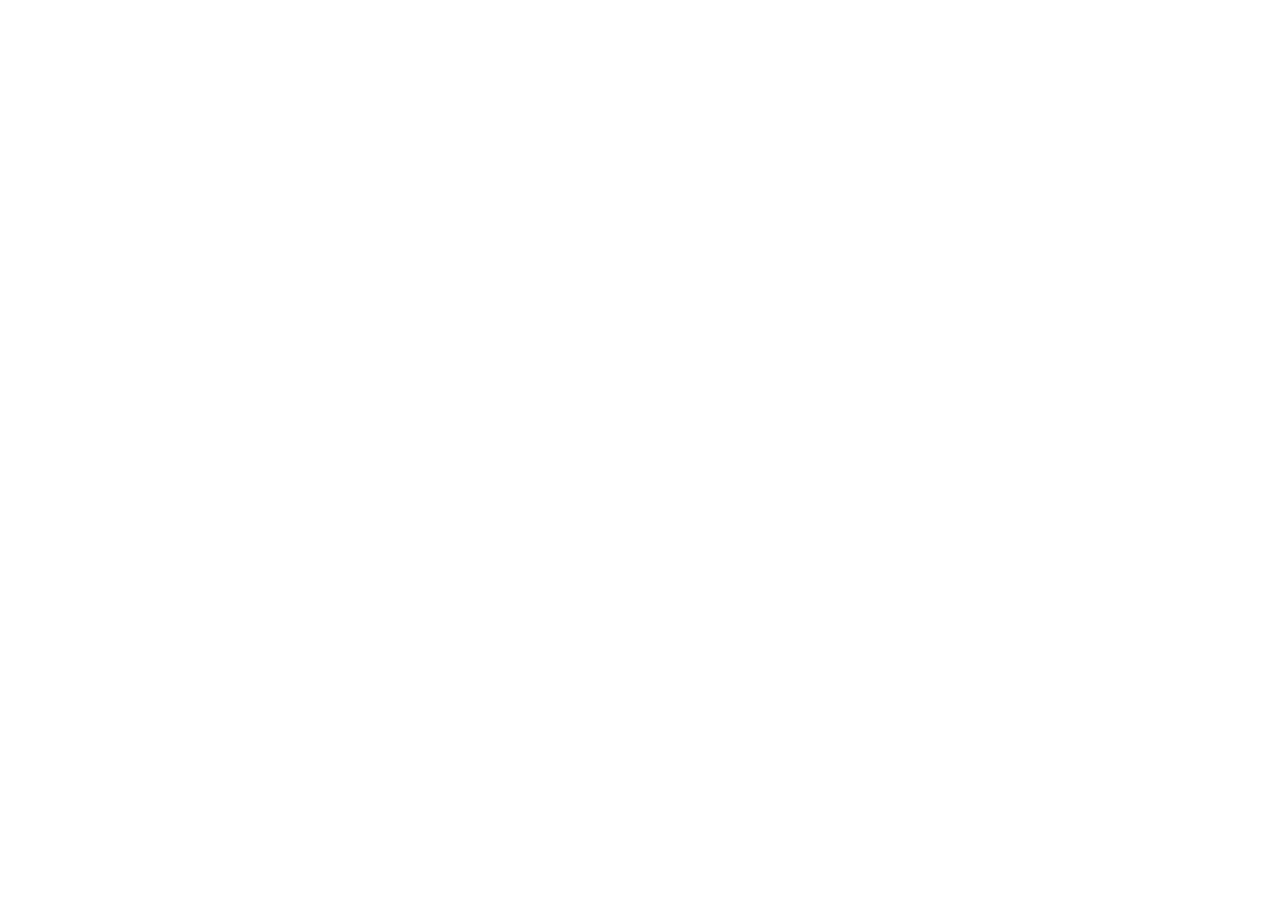
==== index.html @ bacb2533 "Phase 1: End of cleaning & Ready for work" ====
<!DOCTYPE html>
<html lang="ru">
<head>
    <meta charset="UTF-8">
    <meta name="viewport" content="width=device-width, initial-scale=1.0">
    <title></title>
    <link rel="stylesheet" href="../styles/main.css">
    <link href="https://fonts.googleapis.com/css?family=Oswald:400,700&display=swap" rel="stylesheet">
    <link href="https://fonts.googleapis.com/css2?family=Alumni+Sans:wght@300;400;500;600;700&display=swap" rel="stylesheet">
    <link href="https://fonts.googleapis.com/css2?family=Montserrat:wght@300;400;500;600;700&display=swap" rel="stylesheet">
</head>
<body>
    <header>
        
    </header>
        
    <main>
       
    </main>
</body>
</html>
---- styles/main.css ----
@import url("./reset.css");
@import url("./variables.css");
@import url("./global.css");
@import url("./layout.css");

@import url("./components/header.css");
@import url("./components/dropdown.css");
@import url("./components/buttons.css");
@import url("./components/cards.css");
@import url("./components/modals.css");

@import url("./pages/home.css");
@import url("./pages/artist.css");
@import url("./pages/settings.css");
@import url("./pages/library.css");
@import url("./pages/profile.css");

@import url("./media.css");
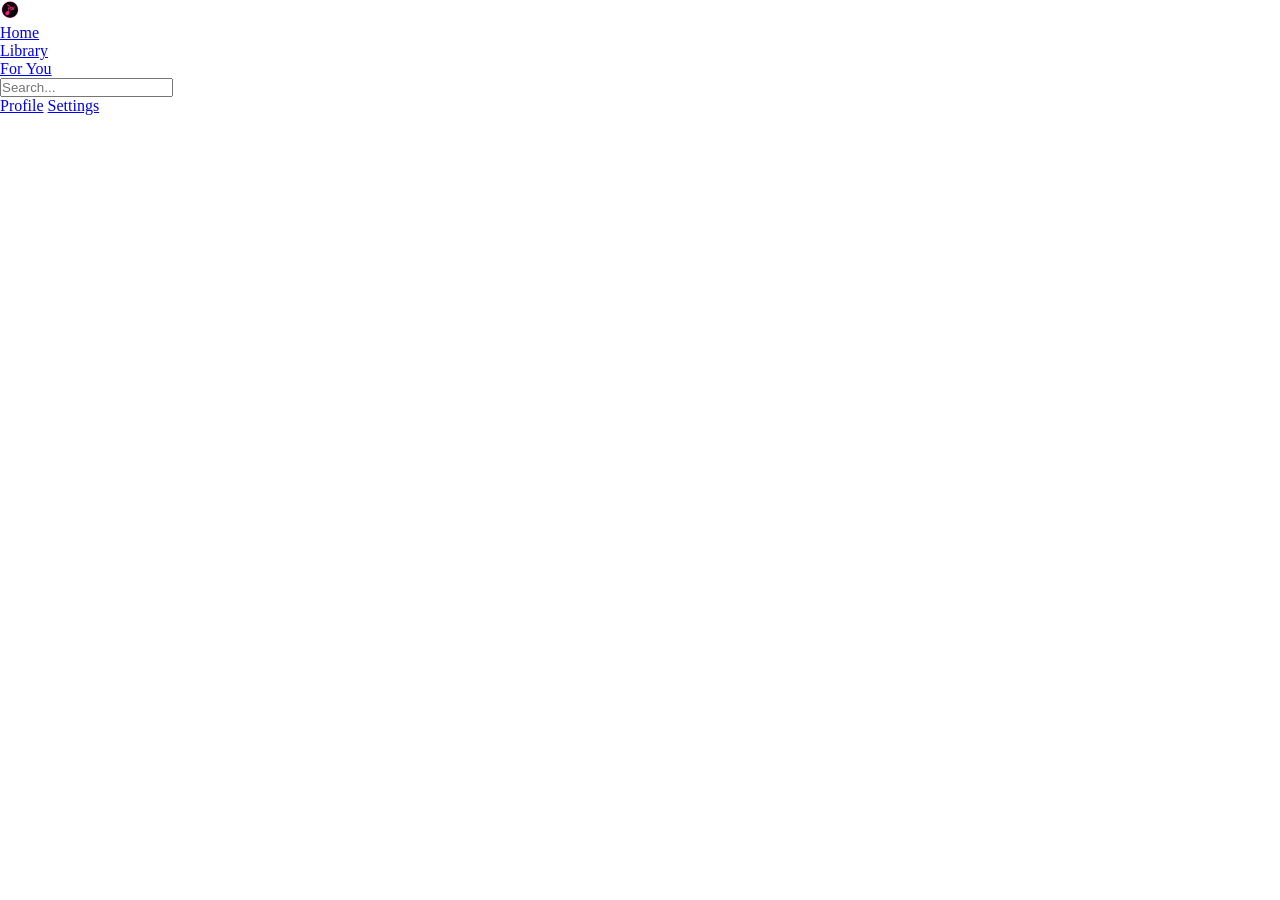
==== commit 54544b62: "Skeleton factoringstarted" ====
--- a/index.html
+++ b/index.html
@@ -3,19 +3,52 @@
 <head>
     <meta charset="UTF-8">
     <meta name="viewport" content="width=device-width, initial-scale=1.0">
-    <title></title>
-    <link rel="stylesheet" href="../styles/main.css">
+    <title>21 Music</title>
+    <link rel="icon" type="image/png" href="assets/images/icons/favicon-96x96.png" sizes="96x96" />
+    <link rel="icon" type="image/svg+xml" href="assets/images/icons/favicon.svg" />
+    <link rel="shortcut icon" href="assets/images/icons/favicon.ico" />
+    <link rel="apple-touch-icon" sizes="180x180" href="assets/images/icons/apple-touch-icon.png" />
+    <meta name="apple-mobile-web-app-title" content="MyWebSite" />
+    <link rel="manifest" href="assets/images/icons/site.webmanifest" />
+    <link rel="stylesheet" href="styles/main.css">
     <link href="https://fonts.googleapis.com/css?family=Oswald:400,700&display=swap" rel="stylesheet">
     <link href="https://fonts.googleapis.com/css2?family=Alumni+Sans:wght@300;400;500;600;700&display=swap" rel="stylesheet">
     <link href="https://fonts.googleapis.com/css2?family=Montserrat:wght@300;400;500;600;700&display=swap" rel="stylesheet">
 </head>
 <body>
-    <header>
-        
+    <header class="site-header">
+        <nav class="header-nav">
+
+            <a href="index.html" class="header-logo">
+
+                <img src="assets/images/ui/mainicon.png" alt="21 Music logo" width="20px">
+
+            </a>
+
+            <ul class="nav-list">
+                <li><a href="index.html">Home</a></li>
+                <li><a href="/pages/library.html">Library</a></li>
+                <li><a href="/pages/foryou.html">For You</a></li>
+            </ul>
+
+            <form class="search-form">
+                <input type="text" placeholder="Search...">
+            </form>
+
+            <div class="user-menu">
+                <a href="/pages/profile.html">Profile</a>
+                <a href="/pages/settings.html">Settings</a>
+            </div>
+
+        </nav>
     </header>
-        
-    <main>
-       
+
+    <main class="main-content">
+
     </main>
+
+    <footer class="site-footer">
+
+    </footer>
 </body>
 </html>
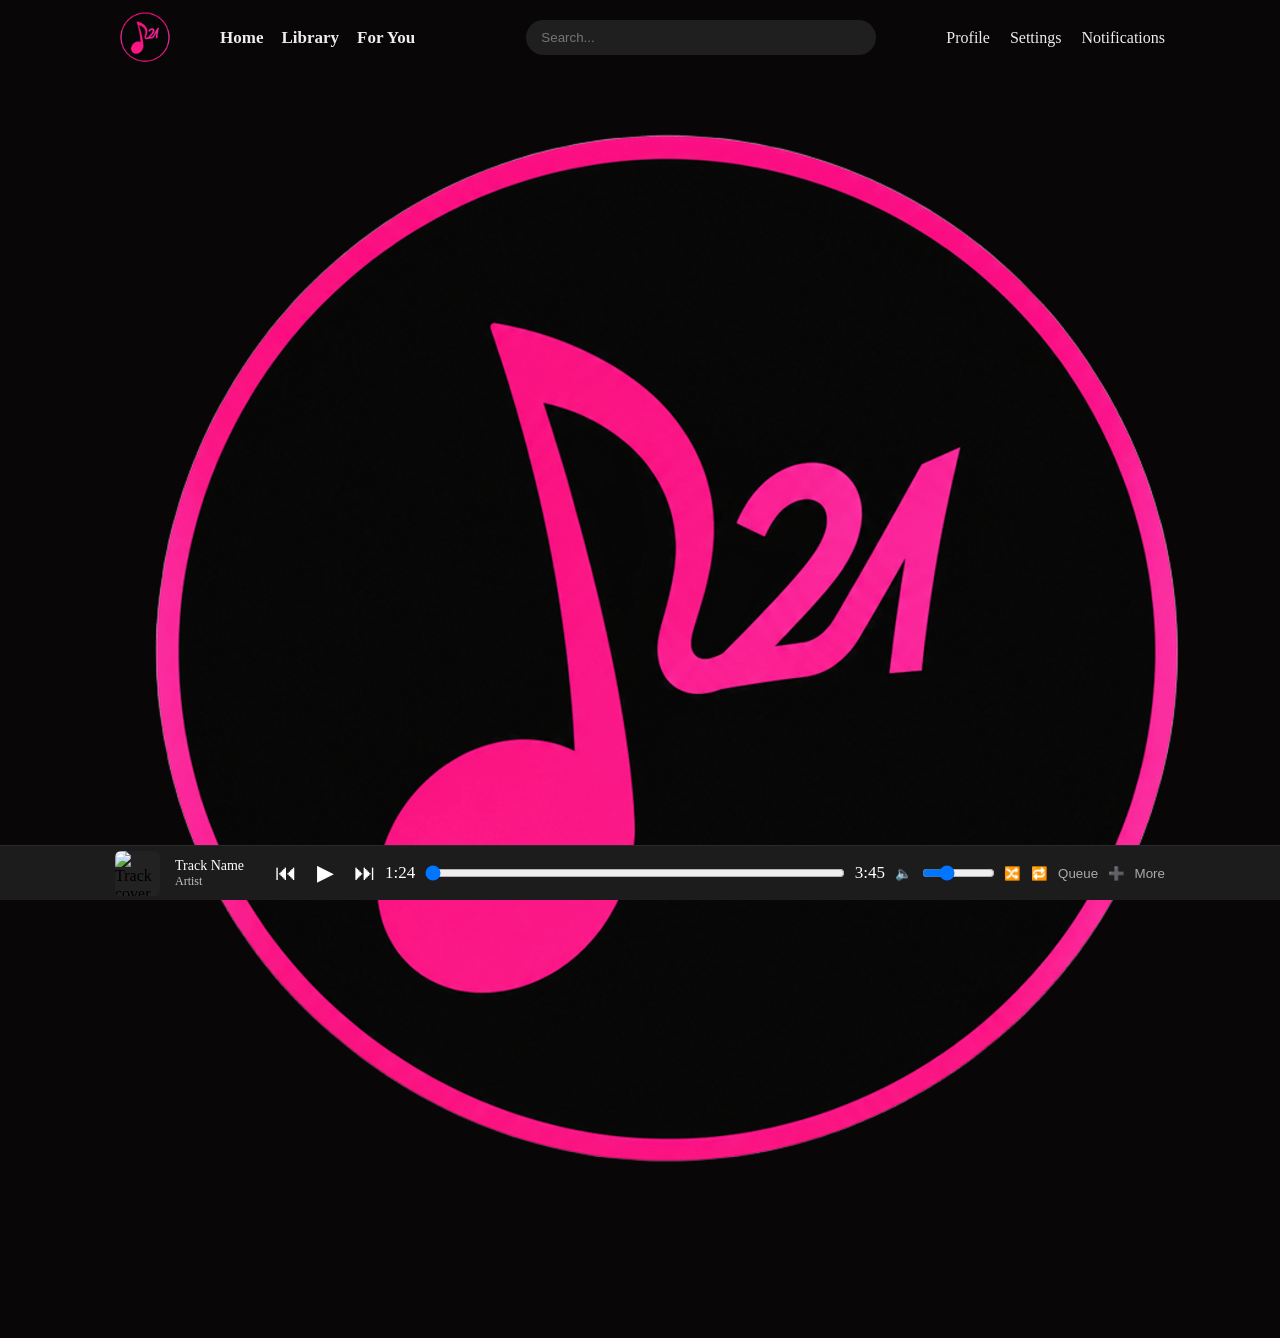
==== commit 0c2f5f3c: "Header & Player stylizated" ====
--- a/index.html
+++ b/index.html
@@ -21,14 +21,14 @@
 
             <a href="index.html" class="header-logo">
 
-                <img src="assets/images/ui/mainicon.png" alt="21 Music logo" width="20px">
+                <img src="assets/images/ui/mainicon.png" alt="21 Music logo">
 
             </a>
 
             <ul class="nav-list">
                 <li><a href="index.html">Home</a></li>
-                <li><a href="/pages/library.html">Library</a></li>
-                <li><a href="/pages/foryou.html">For You</a></li>
+                <li><a href="pages/library.html">Library</a></li>
+                <li><a href="pages/foryou.html">For You</a></li>
             </ul>
 
             <form class="search-form">
@@ -36,19 +36,53 @@
             </form>
 
             <div class="user-menu">
-                <a href="/pages/profile.html">Profile</a>
-                <a href="/pages/settings.html">Settings</a>
+                <a href="pages/profile.html">Profile</a>
+                <a href="pages/settings.html">Settings</a>
+                <a href="pages/notifications.html">Notifications</a>
             </div>
 
         </nav>
     </header>
 
     <main class="main-content">
-
+        <img src="assets/images/ui/mainicon.png" alt="Hero image" class="hero-image">
     </main>
 
-    <footer class="site-footer">
+    <div class="music-player">
+        <div class="player-background">
+            <div class="track-info">
+                <img alt="Track cover">
+                <div>
+                    <p class="track-title">Track Name</p>
+                    <p class="track-artist">Artist</p>
+                </div>
+            </div>
 
-    </footer>
+            <div class="player-controls">
+                <button type="button">⏮</button>
+                <button type="button">▶</button>
+                <button type="button">⏭</button>
+            </div>
+
+            <div class="player-progress">
+                <span>1:24</span>
+                <input type="range" min="0" max="100" value="0">
+                <span>3:45</span>
+            </div>
+            <div class="player-volume">
+                <button type="button">🔈</button>
+                <input type="range" min="0" max="100" value="30">
+            </div>
+            <div class="player-extra-controls">
+                <button type="button">🔀</button>
+                <button type="button">🔁</button>
+                <button type="button">Queue</button>
+            </div>
+            <div class="playlist-controls">
+                <button type="button">➕</button>
+                <button type="button">More</button>
+            </div>
+        </div>
+    </div>
 </body>
 </html>
--- a/styles/main.css
+++ b/styles/main.css
@@ -3,11 +3,11 @@
 @import url("./global.css");
 @import url("./layout.css");
 
-@import url("./components/header.css");
-@import url("./components/dropdown.css");
-@import url("./components/buttons.css");
-@import url("./components/cards.css");
-@import url("./components/modals.css");
+@import url("./layout/header.css");
+@import url("./layout/dropdown.css");
+@import url("./layout/buttons.css");
+@import url("./layout/player.css");
+@import url("./layout/modals.css");
 
 @import url("./pages/home.css");
 @import url("./pages/artist.css");
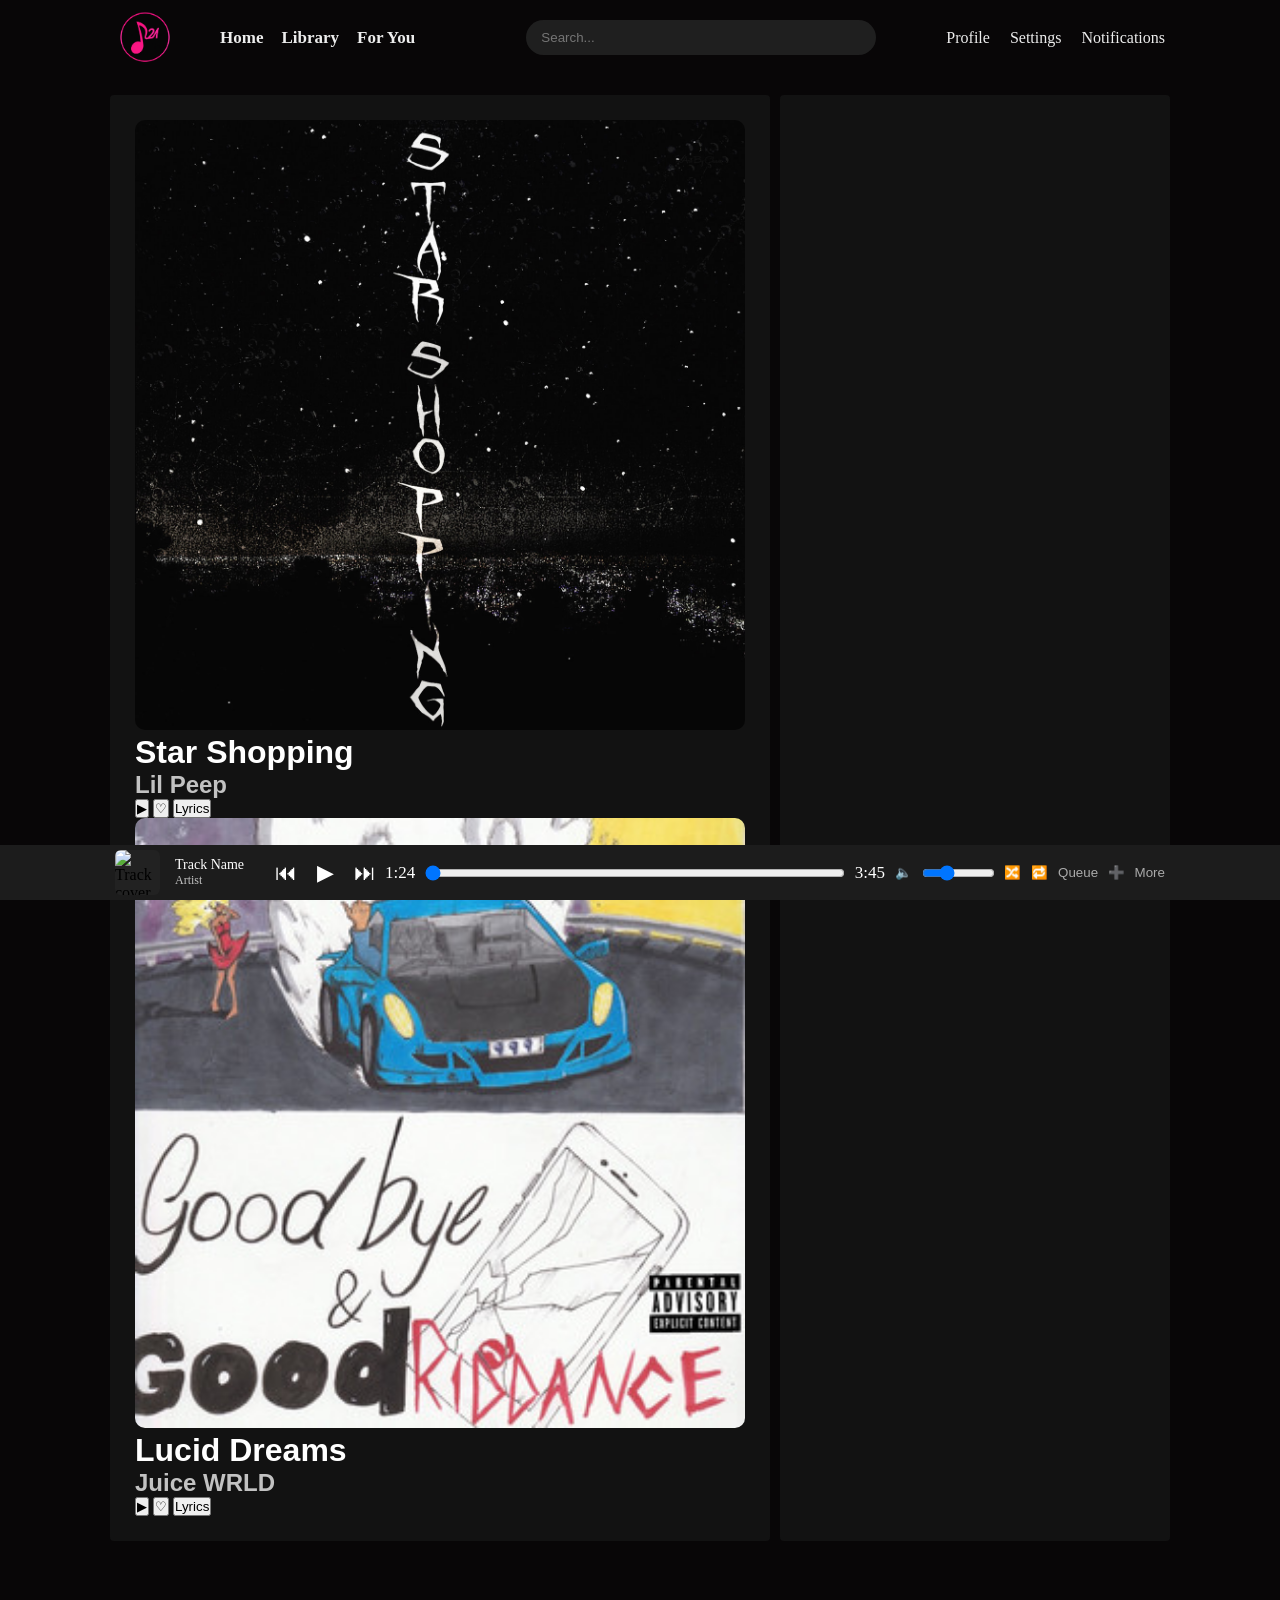
==== commit a762ce0b: "Phase 2: Core & Player scrypts enabled" ====
--- a/index.html
+++ b/index.html
@@ -44,8 +44,16 @@
         </nav>
     </header>
 
-    <main class="main-content">
-        <img src="assets/images/ui/mainicon.png" alt="Hero image" class="hero-image">
+    <main class="main-section">
+        <div class="main-content">
+            <div class="page-content">
+                
+            </div>
+
+            <aside class="sidebar">
+                
+            </aside>
+        </div>
     </main>
 
     <div class="music-player">
@@ -84,5 +92,6 @@
             </div>
         </div>
     </div>
+    <script type="module" src="scripts/main.js"></script>
 </body>
 </html>
--- a/styles/main.css
+++ b/styles/main.css
@@ -1,13 +1,13 @@
 @import url("./reset.css");
 @import url("./variables.css");
 @import url("./global.css");
-@import url("./layout.css");
 
 @import url("./layout/header.css");
 @import url("./layout/dropdown.css");
 @import url("./layout/buttons.css");
 @import url("./layout/player.css");
 @import url("./layout/modals.css");
+@import url("./layout/sidebar.css");
 
 @import url("./pages/home.css");
 @import url("./pages/artist.css");
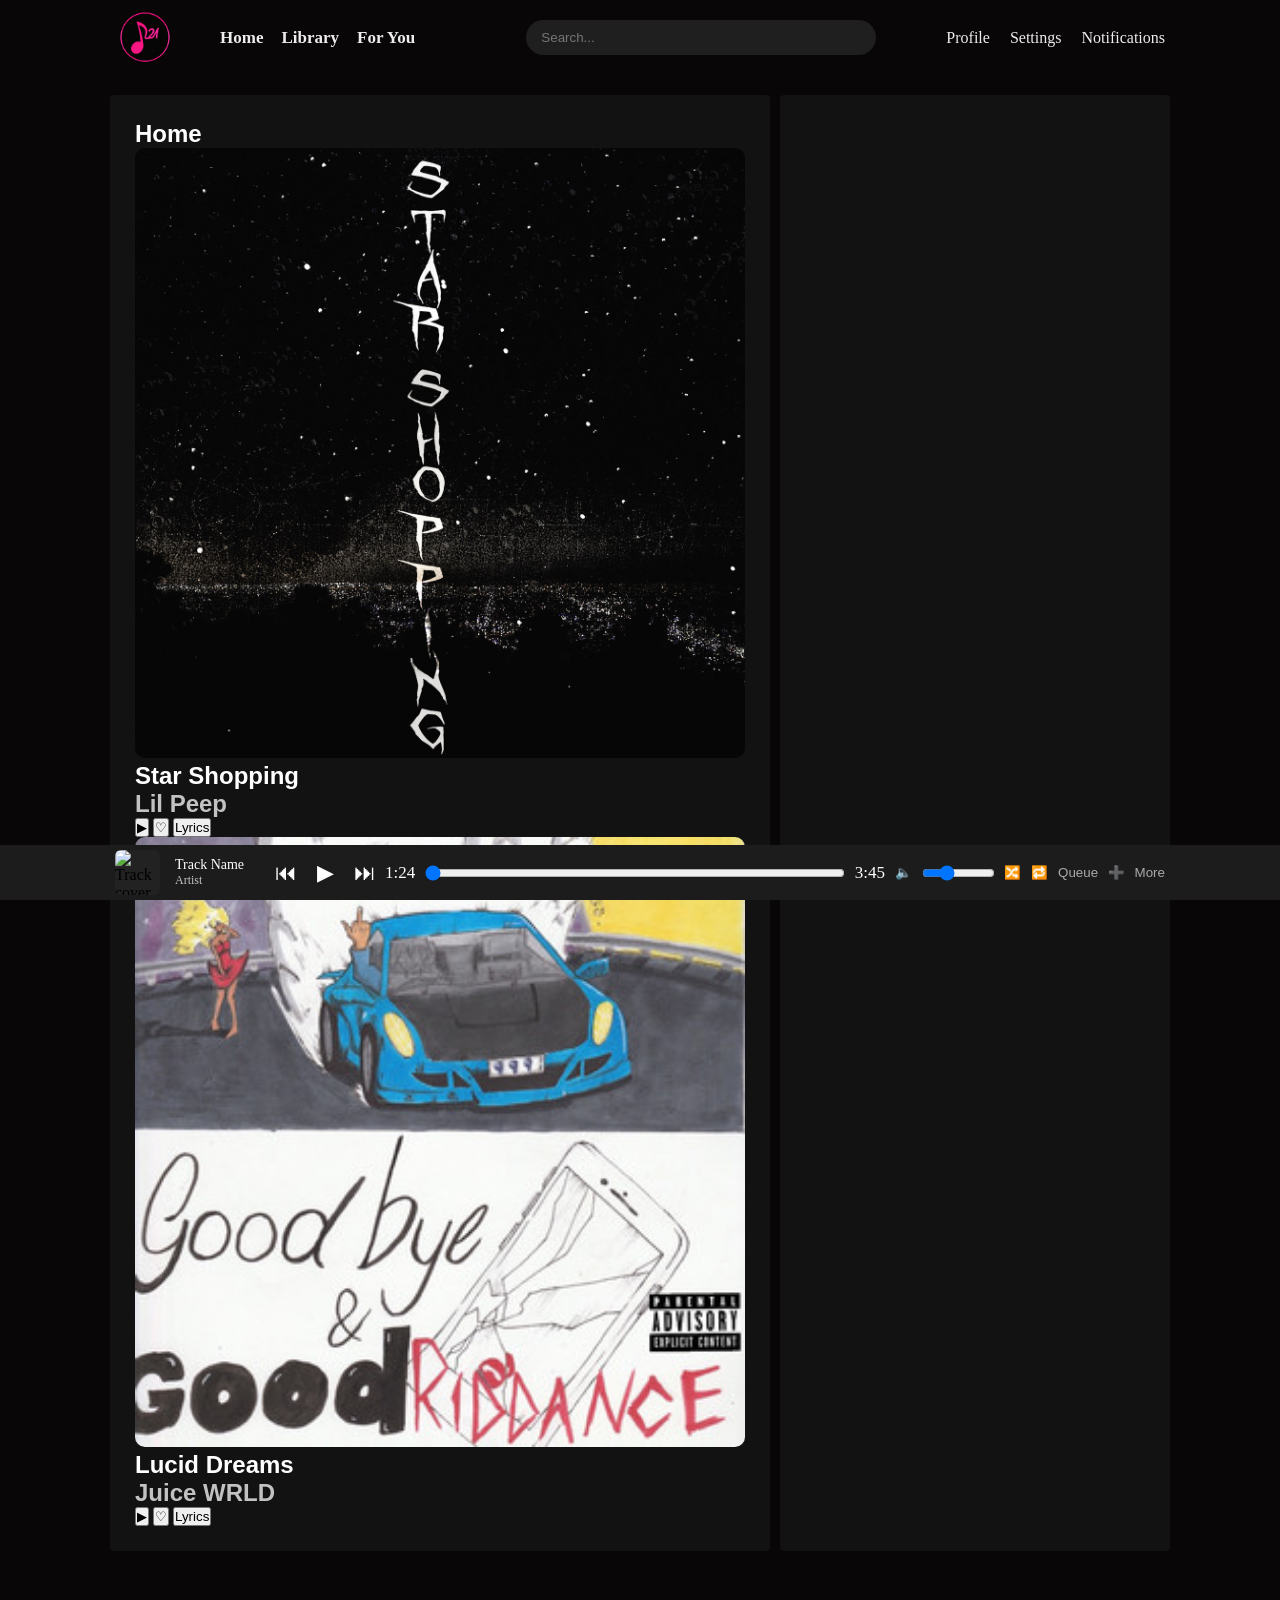
==== commit a4652b17: "SPA Routing enabled" ====
--- a/index.html
+++ b/index.html
@@ -4,13 +4,13 @@
     <meta charset="UTF-8">
     <meta name="viewport" content="width=device-width, initial-scale=1.0">
     <title>21 Music</title>
-    <link rel="icon" type="image/png" href="assets/images/icons/favicon-96x96.png" sizes="96x96" />
-    <link rel="icon" type="image/svg+xml" href="assets/images/icons/favicon.svg" />
-    <link rel="shortcut icon" href="assets/images/icons/favicon.ico" />
-    <link rel="apple-touch-icon" sizes="180x180" href="assets/images/icons/apple-touch-icon.png" />
+    <link rel="icon" type="image/png" href="/assets/images/icons/favicon-96x96.png" sizes="96x96" />
+    <link rel="icon" type="image/svg+xml" href="/assets/images/icons/favicon.svg" />
+    <link rel="shortcut icon" href="/assets/images/icons/favicon.ico" />
+    <link rel="apple-touch-icon" sizes="180x180" href="/assets/images/icons/apple-touch-icon.png" />
     <meta name="apple-mobile-web-app-title" content="MyWebSite" />
-    <link rel="manifest" href="assets/images/icons/site.webmanifest" />
-    <link rel="stylesheet" href="styles/main.css">
+    <link rel="manifest" href="/assets/images/icons/site.webmanifest" />
+    <link rel="stylesheet" href="/styles/main.css">
     <link href="https://fonts.googleapis.com/css?family=Oswald:400,700&display=swap" rel="stylesheet">
     <link href="https://fonts.googleapis.com/css2?family=Alumni+Sans:wght@300;400;500;600;700&display=swap" rel="stylesheet">
     <link href="https://fonts.googleapis.com/css2?family=Montserrat:wght@300;400;500;600;700&display=swap" rel="stylesheet">
@@ -19,16 +19,16 @@
     <header class="site-header">
         <nav class="header-nav">
 
-            <a href="index.html" class="header-logo">
+            <a href="#/" class="header-logo" data-link>
 
-                <img src="assets/images/ui/mainicon.png" alt="21 Music logo">
+                <img src="/assets/images/ui/mainicon.png" alt="21 Music logo">
 
             </a>
 
             <ul class="nav-list">
-                <li><a href="index.html">Home</a></li>
-                <li><a href="pages/library.html">Library</a></li>
-                <li><a href="pages/foryou.html">For You</a></li>
+                <li><a href="#/" data-link>Home</a></li>
+                <li><a href="#/library" data-link>Library</a></li>
+                <li><a href="#/foryou" data-link>For You</a></li>
             </ul>
 
             <form class="search-form">
@@ -36,9 +36,9 @@
             </form>
 
             <div class="user-menu">
-                <a href="pages/profile.html">Profile</a>
-                <a href="pages/settings.html">Settings</a>
-                <a href="pages/notifications.html">Notifications</a>
+                <a href="#/profile" data-link>Profile</a>
+                <a href="#/settings" data-link>Settings</a>
+                <a href="#/notifications" data-link>Notifications</a>
             </div>
 
         </nav>
@@ -92,6 +92,6 @@
             </div>
         </div>
     </div>
-    <script type="module" src="scripts/main.js"></script>
+    <script type="module" src="/scripts/main.js"></script>
 </body>
 </html>
--- a/styles/main.css
+++ b/styles/main.css
@@ -8,6 +8,7 @@
 @import url("./layout/player.css");
 @import url("./layout/modals.css");
 @import url("./layout/sidebar.css");
+@import url("./layout/cards.css");
 
 @import url("./pages/home.css");
 @import url("./pages/artist.css");
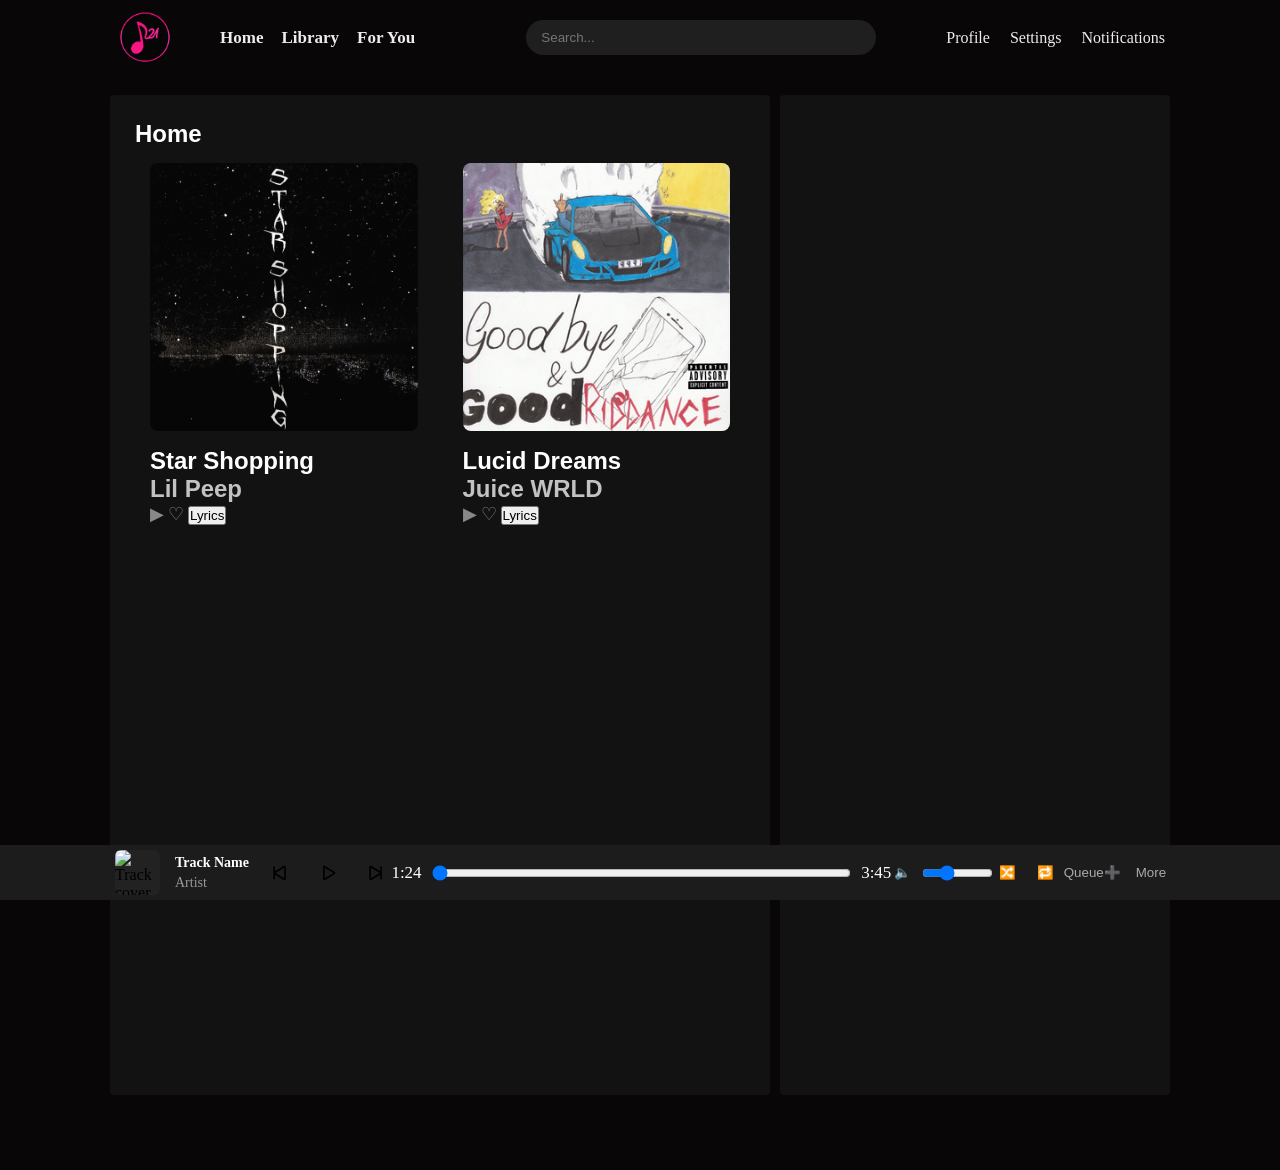
==== commit 4c2a3ecb: "Profile manage system & Favorites system" ====
--- a/index.html
+++ b/index.html
@@ -67,9 +67,17 @@
             </div>
 
             <div class="player-controls">
-                <button type="button">⏮</button>
-                <button type="button">▶</button>
-                <button type="button">⏭</button>
+                <button class="prev-btn">
+                    <img src="/assets/images/svg-tools/prev.svg" alt="">
+                </button>
+
+                <button class="play-btn">
+                    <img src="/assets/images/svg-tools/play.svg" alt="">
+                </button>
+
+                <button class="next-btn">
+                    <img src="/assets/images/svg-tools/next.svg" alt="">
+                </button>
             </div>
 
             <div class="player-progress">
--- a/styles/main.css
+++ b/styles/main.css
@@ -8,7 +8,8 @@
 @import url("./layout/player.css");
 @import url("./layout/modals.css");
 @import url("./layout/sidebar.css");
-@import url("./layout/cards.css");
+
+@import url("./components/cards.css");
 
 @import url("./pages/home.css");
 @import url("./pages/artist.css");
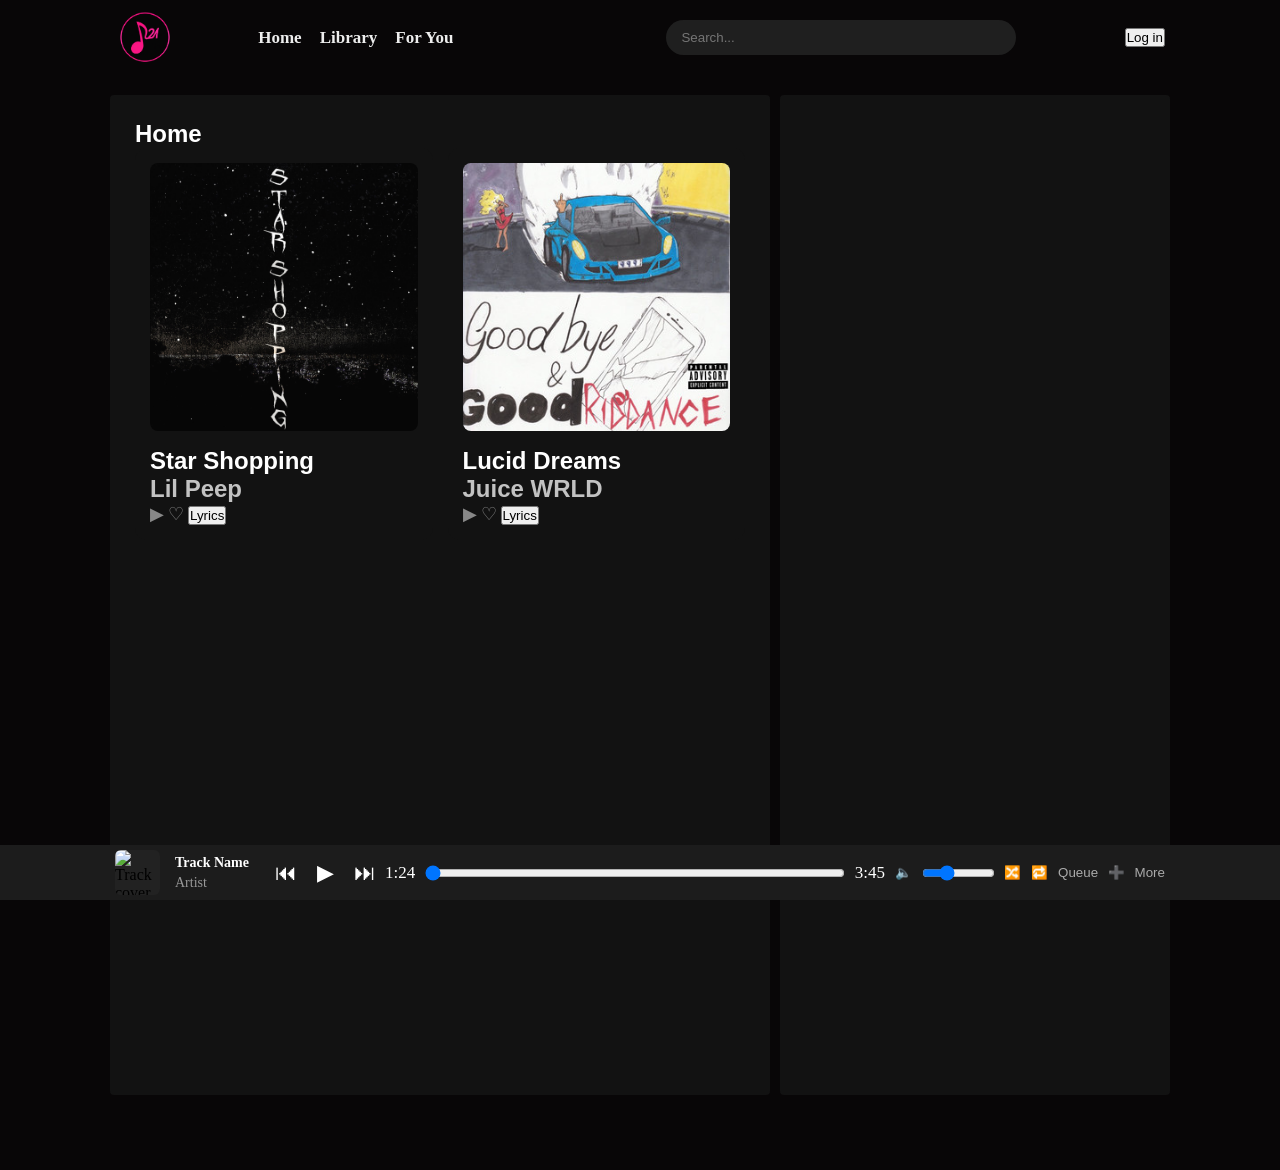
==== commit 4a5c7508: "Auth system enabled (1/2 Phase 2)" ====
--- a/index.html
+++ b/index.html
@@ -35,11 +35,7 @@
                 <input type="text" placeholder="Search...">
             </form>
 
-            <div class="user-menu">
-                <a href="#/profile" data-link>Profile</a>
-                <a href="#/settings" data-link>Settings</a>
-                <a href="#/notifications" data-link>Notifications</a>
-            </div>
+            <div class="user-menu"></div>
 
         </nav>
     </header>
@@ -67,17 +63,9 @@
             </div>
 
             <div class="player-controls">
-                <button class="prev-btn">
-                    <img src="/assets/images/svg-tools/prev.svg" alt="">
-                </button>
-
-                <button class="play-btn">
-                    <img src="/assets/images/svg-tools/play.svg" alt="">
-                </button>
-
-                <button class="next-btn">
-                    <img src="/assets/images/svg-tools/next.svg" alt="">
-                </button>
+                <button type="button">⏮</button>
+                <button type="button">▶</button>
+                <button type="button">⏭</button>
             </div>
 
             <div class="player-progress">
@@ -100,6 +88,13 @@
             </div>
         </div>
     </div>
+    <div class="modal-overlay hidden" id="authModal">
+        
+            <button class="modal-close">✕</button>
+
+            <div class="modal-content"></div>
+        
+    </div>
     <script type="module" src="/scripts/main.js"></script>
 </body>
 </html>
